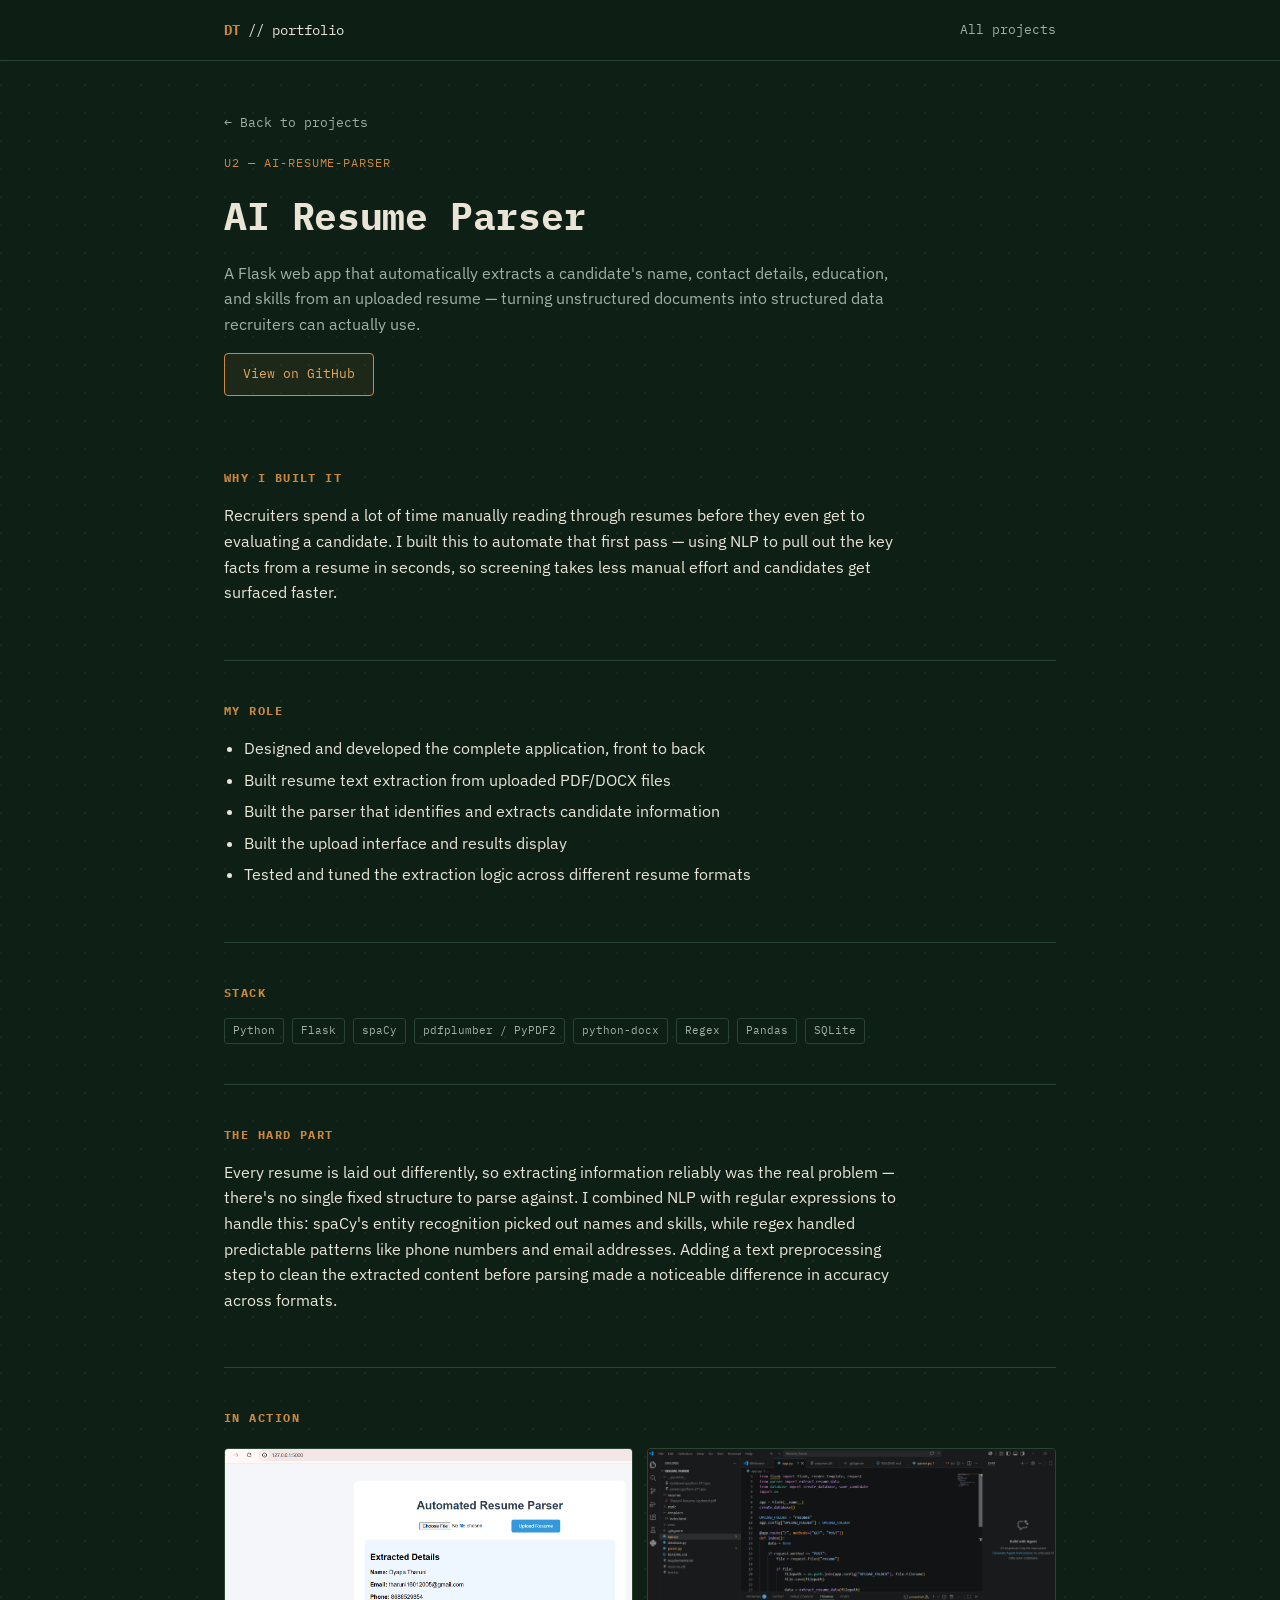
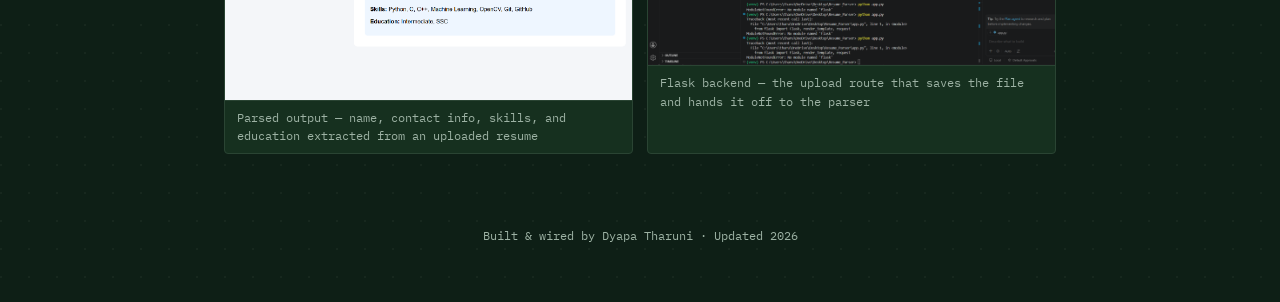
==== projects/resume-parser.html @ edddd154 "Launch portfolio" ====
<!DOCTYPE html>
<html lang="en">
<head>
<meta charset="UTF-8">
<meta name="viewport" content="width=device-width, initial-scale=1.0">
<title>AI Resume Parser — Dyapa Tharuni</title>
<link rel="preconnect" href="https://fonts.googleapis.com">
<link rel="preconnect" href="https://fonts.gstatic.com" crossorigin>
<link href="https://fonts.googleapis.com/css2?family=IBM+Plex+Mono:wght@400;500;600&family=IBM+Plex+Sans:wght@400;500;600&display=swap" rel="stylesheet">
<link rel="stylesheet" href="../css/style.css">
</head>
<body>

<nav class="site-nav">
  <div class="wrap">
    <a href="../index.html" class="nav-mark"><strong>DT</strong> // portfolio</a>
    <div class="nav-links">
      <a href="../index.html#projects">All projects</a>
    </div>
  </div>
</nav>

<div class="wrap">
  <header class="detail-header">
    <a class="back-link" href="../index.html#projects">← Back to projects</a>
    <span class="chip-label" style="display:block;margin-top:18px;">U2 — AI-RESUME-PARSER</span>
    <h1>AI Resume Parser</h1>
    <p class="summary">
      A Flask web app that automatically extracts a candidate's name, contact
      details, education, and skills from an uploaded resume — turning
      unstructured documents into structured data recruiters can actually use.
    </p>
    <div class="link-row">
      <a class="btn" href="https://github.com/Tharuni16012005/Automated-Resume-Parser" target="_blank" rel="noopener">View on GitHub</a>
    </div>
  </header>

  <section class="detail-block">
    <h2>Why I built it</h2>
    <p>
      Recruiters spend a lot of time manually reading through resumes before
      they even get to evaluating a candidate. I built this to automate that
      first pass — using NLP to pull out the key facts from a resume in
      seconds, so screening takes less manual effort and candidates get
      surfaced faster.
    </p>
  </section>

  <section class="detail-block">
    <h2>My role</h2>
    <ul>
      <li>Designed and developed the complete application, front to back</li>
      <li>Built resume text extraction from uploaded PDF/DOCX files</li>
      <li>Built the parser that identifies and extracts candidate information</li>
      <li>Built the upload interface and results display</li>
      <li>Tested and tuned the extraction logic across different resume formats</li>
    </ul>
  </section>

  <section class="detail-block">
    <h2>Stack</h2>
    <div class="stack-list">
      <span class="tag">Python</span>
      <span class="tag">Flask</span>
      <span class="tag">spaCy</span>
      <span class="tag">pdfplumber / PyPDF2</span>
      <span class="tag">python-docx</span>
      <span class="tag">Regex</span>
      <span class="tag">Pandas</span>
      <span class="tag">SQLite</span>
    </div>
  </section>

  <section class="detail-block">
    <h2>The hard part</h2>
    <p>
      Every resume is laid out differently, so extracting information reliably
      was the real problem — there's no single fixed structure to parse
      against. I combined NLP with regular expressions to handle this: spaCy's
      entity recognition picked out names and skills, while regex handled
      predictable patterns like phone numbers and email addresses. Adding a
      text preprocessing step to clean the extracted content before parsing
      made a noticeable difference in accuracy across formats.
    </p>
  </section>

  <section class="detail-block">
    <h2>In action</h2>
    <div class="gallery">
      <figure>
        <img src="../assets/img/resume-parser/output.png" alt="Automated Resume Parser web interface showing extracted details: name, email, phone, skills, and education pulled from an uploaded resume">
        <figcaption>Parsed output — name, contact info, skills, and education extracted from an uploaded resume</figcaption>
      </figure>
      <figure>
        <img src="../assets/img/resume-parser/code.png" alt="VS Code showing the Flask app.py file for the resume parser, with routes for uploading and parsing resumes">
        <figcaption>Flask backend — the upload route that saves the file and hands it off to the parser</figcaption>
      </figure>
    </div>
  </section>
</div>

<footer class="site-footer">
  Built &amp; wired by Dyapa Tharuni · Updated 2026
</footer>

</body>
</html>
---- css/style.css ----
/* ============================================
   TOKENS
   ============================================ */
:root {
  --pcb-dark:      #0e1f16;   /* page background — deep PCB green-black */
  --pcb-panel:     #16301f;   /* card / panel background */
  --pcb-panel-2:   #1c3a26;   /* slightly raised panel */
  --silk:          #e9e4d6;   /* silkscreen off-white — primary text */
  --silk-dim:      #9db2a4;   /* muted labels / secondary text */
  --copper:        #c9873f;   /* primary accent */
  --copper-bright: #e8a75c;   /* hover / bright accent */
  --signal:        #6fa9b8;   /* secondary accent — trace / link */
  --hairline:      #2a4433;   /* borders */
  --mono: 'IBM Plex Mono', 'SFMono-Regular', Menlo, Consolas, monospace;
  --sans: 'IBM Plex Sans', -apple-system, BlinkMacSystemFont, 'Segoe UI', sans-serif;
  --max: 880px;
}

* { box-sizing: border-box; }

html {
  scroll-behavior: smooth;
}

@media (prefers-reduced-motion: reduce) {
  html { scroll-behavior: auto; }
  *, *::before, *::after {
    animation-duration: 0.001ms !important;
    animation-iteration-count: 1 !important;
    transition-duration: 0.001ms !important;
  }
}

body {
  margin: 0;
  background: var(--pcb-dark);
  background-image:
    radial-gradient(circle at 1px 1px, rgba(233,228,214,0.045) 1px, transparent 0);
  background-size: 28px 28px;
  color: var(--silk);
  font-family: var(--sans);
  font-size: 16px;
  line-height: 1.6;
  -webkit-font-smoothing: antialiased;
}

a {
  color: var(--signal);
  text-decoration: none;
  border-bottom: 1px solid rgba(111,169,184,0.35);
  transition: border-color 0.15s ease, color 0.15s ease;
}
a:hover, a:focus-visible {
  color: var(--copper-bright);
  border-color: var(--copper-bright);
}
a:focus-visible {
  outline: 2px solid var(--copper-bright);
  outline-offset: 3px;
  border-radius: 2px;
}

h1, h2, h3 {
  font-family: var(--mono);
  color: var(--silk);
  margin: 0;
  letter-spacing: -0.01em;
}

.eyebrow {
  font-family: var(--mono);
  font-size: 12px;
  letter-spacing: 0.14em;
  text-transform: uppercase;
  color: var(--copper);
}

code, .mono { font-family: var(--mono); }

img { max-width: 100%; display: block; border-radius: 3px; }

/* ============================================
   LAYOUT SHELL
   ============================================ */
.wrap {
  max-width: var(--max);
  margin: 0 auto;
  padding: 0 24px;
}

/* trace rail — the signature element: a copper trace running the
   length of the page, with a solder pad marking each section (pin) */
.board {
  position: relative;
}

.trace-rail {
  position: absolute;
  left: 0;
  top: 0;
  bottom: 0;
  width: 2px;
  background: linear-gradient(to bottom, transparent, var(--hairline) 4%, var(--hairline) 96%, transparent);
  display: none;
}

@media (min-width: 900px) {
  .trace-rail { display: block; left: calc((100% - var(--max)) / 2 - 46px); }
}

.pin {
  position: relative;
}
.pin::before {
  content: attr(data-pin);
  display: block;
  font-family: var(--mono);
  font-size: 11px;
  letter-spacing: 0.12em;
  color: var(--silk-dim);
}

@media (min-width: 900px) {
  .pin-marker {
    position: absolute;
    left: calc((100% - var(--max)) / 2 - 46px);
    top: 8px;
    width: 10px;
    height: 10px;
    margin-left: -4px;
    border-radius: 50%;
    background: var(--copper);
    box-shadow: 0 0 0 4px var(--pcb-dark), 0 0 10px rgba(201,135,63,0.5);
    animation: pulse 3.2s ease-in-out infinite;
  }
}

@keyframes pulse {
  0%, 100% { box-shadow: 0 0 0 4px var(--pcb-dark), 0 0 10px rgba(201,135,63,0.35); }
  50%      { box-shadow: 0 0 0 4px var(--pcb-dark), 0 0 16px rgba(232,167,92,0.75); }
}

/* ============================================
   NAV
   ============================================ */
.site-nav {
  border-bottom: 1px solid var(--hairline);
  position: sticky;
  top: 0;
  background: rgba(14,31,22,0.92);
  backdrop-filter: blur(6px);
  z-index: 10;
}
.site-nav .wrap {
  display: flex;
  justify-content: space-between;
  align-items: center;
  height: 60px;
}
.nav-mark {
  font-family: var(--mono);
  font-size: 14px;
  color: var(--silk);
  border: none;
}
.nav-mark strong { color: var(--copper); }
.nav-links {
  display: flex;
  gap: 20px;
  font-family: var(--mono);
  font-size: 13px;
}
.nav-links a {
  color: var(--silk-dim);
  border: none;
}
.nav-links a:hover { color: var(--copper-bright); }

/* ============================================
   HERO
   ============================================ */
.hero {
  padding: 72px 0 48px;
}
.hero h1 {
  font-size: clamp(32px, 5vw, 52px);
  line-height: 1.15;
  margin-top: 10px;
}
.hero .role {
  color: var(--copper);
}
.hero p.lede {
  font-size: 17px;
  color: var(--silk-dim);
  max-width: 60ch;
  margin-top: 18px;
}

.spec-table {
  margin-top: 36px;
  border: 1px solid var(--hairline);
  border-radius: 4px;
  overflow: hidden;
  font-family: var(--mono);
  font-size: 13px;
}
.spec-row {
  display: grid;
  grid-template-columns: 140px 1fr;
  border-top: 1px solid var(--hairline);
}
.spec-row:first-child { border-top: none; }
.spec-row .k {
  padding: 10px 14px;
  color: var(--silk-dim);
  background: var(--pcb-panel);
  letter-spacing: 0.06em;
}
.spec-row .v {
  padding: 10px 14px;
  background: var(--pcb-panel-2);
}
.spec-row .v .status-dot {
  display: inline-block;
  width: 7px; height: 7px;
  border-radius: 50%;
  background: #7fd39a;
  margin-right: 7px;
  box-shadow: 0 0 6px rgba(127,211,154,0.8);
}

/* ============================================
   SECTION HEADERS
   ============================================ */
section { padding: 56px 0; }
section + section { border-top: 1px solid var(--hairline); }

.section-head {
  margin-bottom: 32px;
}
.section-head h2 {
  font-size: 24px;
  margin-top: 6px;
}

/* ============================================
   SKILLS (pinout diagram)
   ============================================ */
.pinout {
  display: grid;
  grid-template-columns: repeat(auto-fill, minmax(200px, 1fr));
  gap: 10px;
}
.pinout-group {
  border: 1px solid var(--hairline);
  border-radius: 4px;
  padding: 14px 16px;
  background: var(--pcb-panel);
}
.pinout-group h3 {
  font-size: 12px;
  letter-spacing: 0.1em;
  color: var(--copper);
  margin-bottom: 10px;
}
.pinout-group ul {
  list-style: none;
  margin: 0; padding: 0;
  font-size: 13.5px;
  color: var(--silk);
}
.pinout-group li {
  padding: 3px 0;
  display: flex;
  align-items: baseline;
  gap: 8px;
}
.pinout-group li::before {
  content: '';
  width: 5px; height: 5px;
  border-radius: 50%;
  background: var(--signal);
  flex-shrink: 0;
}

/* ============================================
   PROJECT CARDS
   ============================================ */
.project-card {
  display: block;
  border: 1px solid var(--hairline);
  border-radius: 5px;
  background: var(--pcb-panel);
  padding: 22px 24px;
  margin-bottom: 18px;
  transition: border-color 0.15s ease, transform 0.15s ease;
}
.project-card:hover, .project-card:focus-visible {
  border-color: var(--copper);
  transform: translateY(-2px);
}
.chip-label {
  font-family: var(--mono);
  font-size: 12px;
  color: var(--copper);
  letter-spacing: 0.08em;
}
.project-card h3 {
  font-size: 19px;
  margin-top: 6px;
}
.project-card p {
  color: var(--silk-dim);
  margin-top: 8px;
  font-size: 14.5px;
}
.tag-row {
  margin-top: 14px;
  display: flex;
  flex-wrap: wrap;
  gap: 6px;
}
.tag {
  font-family: var(--mono);
  font-size: 11px;
  padding: 3px 8px;
  border: 1px solid var(--hairline);
  border-radius: 3px;
  color: var(--silk-dim);
}
.view-more {
  margin-top: 14px;
  font-family: var(--mono);
  font-size: 13px;
  color: var(--signal);
}

/* ============================================
   CONTACT / FOOTER
   ============================================ */
.contact-grid {
  display: grid;
  grid-template-columns: repeat(auto-fit, minmax(220px, 1fr));
  gap: 14px;
}
.contact-item {
  border: 1px solid var(--hairline);
  border-radius: 4px;
  padding: 16px 18px;
  background: var(--pcb-panel);
}
.contact-item .k {
  font-family: var(--mono);
  font-size: 11px;
  letter-spacing: 0.1em;
  color: var(--silk-dim);
  display: block;
  margin-bottom: 6px;
}
.btn {
  display: inline-block;
  font-family: var(--mono);
  font-size: 13px;
  padding: 10px 18px;
  border: 1px solid var(--copper);
  border-radius: 4px;
  color: var(--copper-bright);
  background: rgba(201,135,63,0.08);
}
.btn:hover, .btn:focus-visible {
  background: rgba(201,135,63,0.18);
  color: var(--copper-bright);
  border-color: var(--copper-bright);
}

.site-footer {
  padding: 32px 0 56px;
  font-family: var(--mono);
  font-size: 12px;
  color: var(--silk-dim);
  text-align: center;
}

/* ============================================
   PROJECT DETAIL PAGES
   ============================================ */
.detail-header {
  padding: 48px 0 32px;
}
.back-link {
  font-family: var(--mono);
  font-size: 13px;
  color: var(--silk-dim);
  border: none;
}
.back-link:hover { color: var(--copper-bright); }
.detail-header h1 {
  font-size: clamp(26px, 4vw, 38px);
  margin-top: 14px;
}
.detail-header .summary {
  color: var(--silk-dim);
  margin-top: 14px;
  font-size: 16px;
  max-width: 68ch;
}

.detail-block { padding: 40px 0; }
.detail-block + .detail-block { border-top: 1px solid var(--hairline); }
.detail-block h2 {
  font-size: 12px;
  letter-spacing: 0.12em;
  color: var(--copper);
  text-transform: uppercase;
  margin-bottom: 16px;
}
.detail-block p { margin: 0 0 14px; max-width: 68ch; }
.detail-block ul { margin: 0 0 14px; padding-left: 20px; max-width: 68ch; }
.detail-block li { margin-bottom: 6px; }

.gallery {
  display: grid;
  grid-template-columns: repeat(auto-fit, minmax(240px, 1fr));
  gap: 14px;
  margin-top: 20px;
}
.gallery figure {
  margin: 0;
  border: 1px solid var(--hairline);
  border-radius: 4px;
  overflow: hidden;
  background: var(--pcb-panel);
}
.gallery img { border-radius: 0; }
.gallery figcaption {
  font-family: var(--mono);
  font-size: 11.5px;
  color: var(--silk-dim);
  padding: 8px 12px;
  border-top: 1px solid var(--hairline);
}

.stack-list {
  display: flex;
  flex-wrap: wrap;
  gap: 8px;
}

.link-row {
  display: flex;
  flex-wrap: wrap;
  gap: 12px;
  margin-top: 6px;
}
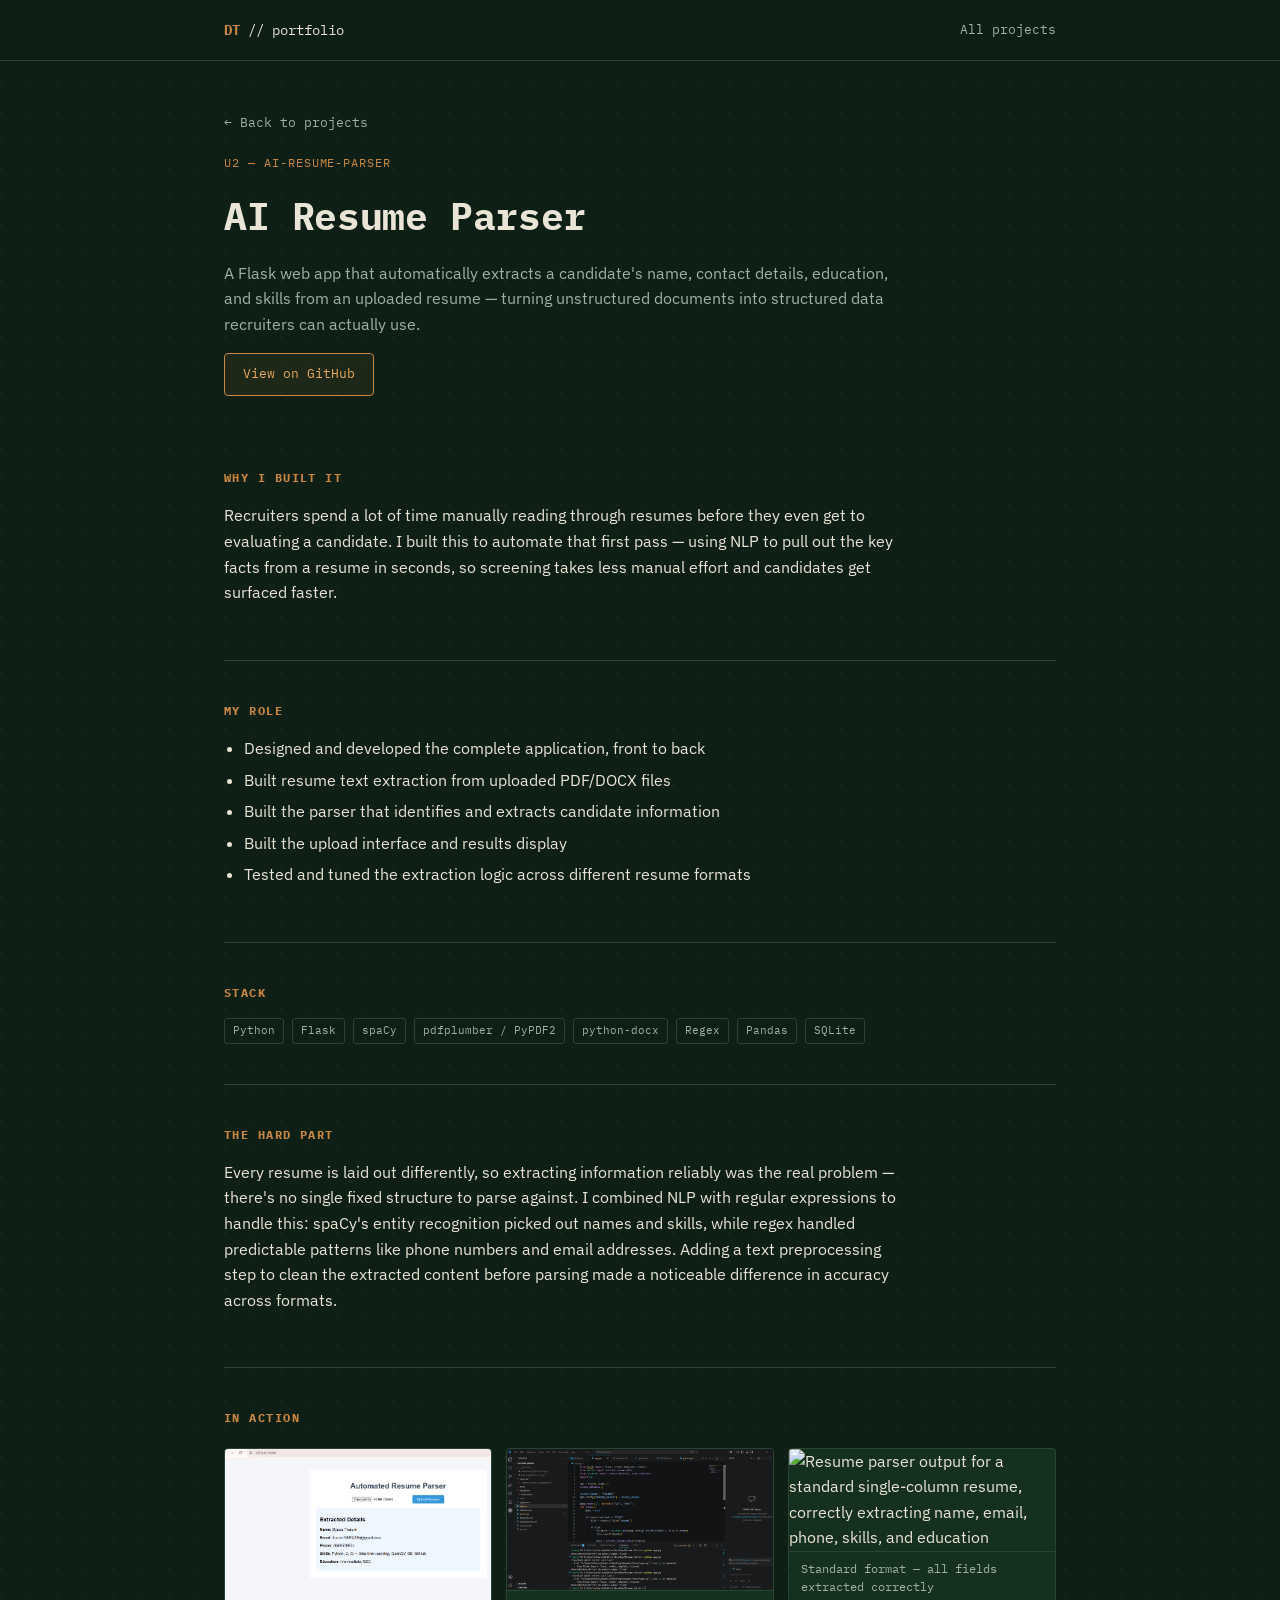
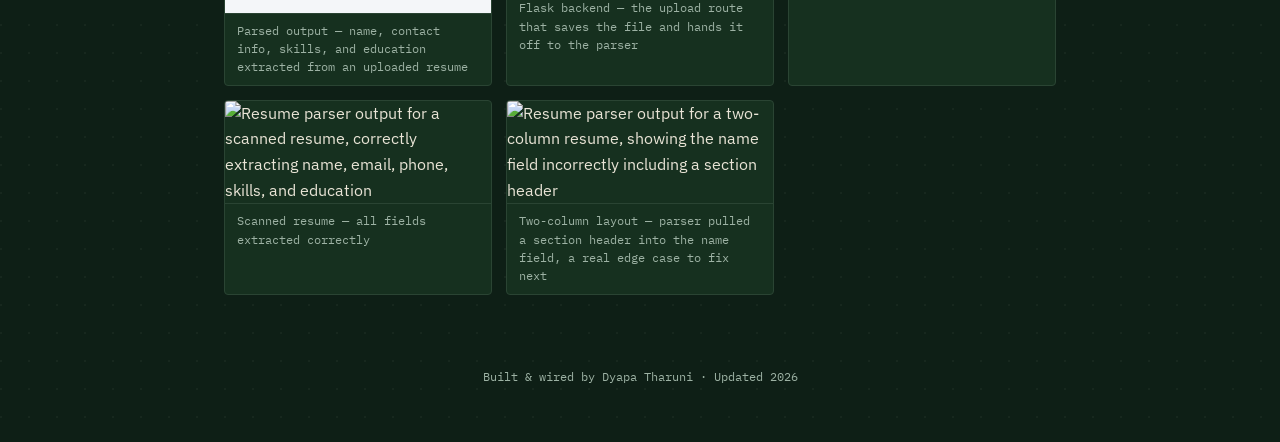
==== commit b9c83531: "Update resume-parser.html" ====
--- a/projects/resume-parser.html
+++ b/projects/resume-parser.html
@@ -95,6 +95,18 @@
         <img src="../assets/img/resume-parser/code.png" alt="VS Code showing the Flask app.py file for the resume parser, with routes for uploading and parsing resumes">
         <figcaption>Flask backend — the upload route that saves the file and hands it off to the parser</figcaption>
       </figure>
+      <figure>
+          <img src="../assets/img/resume-parser/format-standard.png" alt="Resume parser output for a standard single-column resume, correctly extracting name, email, phone, skills, and education">
+          <figcaption>Standard format — all fields extracted correctly</figcaption>
+        </figure>
+        <figure>
+          <img src="../assets/img/resume-parser/format-scanned.png" alt="Resume parser output for a scanned resume, correctly extracting name, email, phone, skills, and education">
+          <figcaption>Scanned resume — all fields extracted correctly</figcaption>
+        </figure>
+        <figure>
+          <img src="../assets/img/resume-parser/format-twocolumn.png" alt="Resume parser output for a two-column resume, showing the name field incorrectly including a section header">
+          <figcaption>Two-column layout — parser pulled a section header into the name field, a real edge case to fix next</figcaption>
+        </figure>
     </div>
   </section>
 </div>
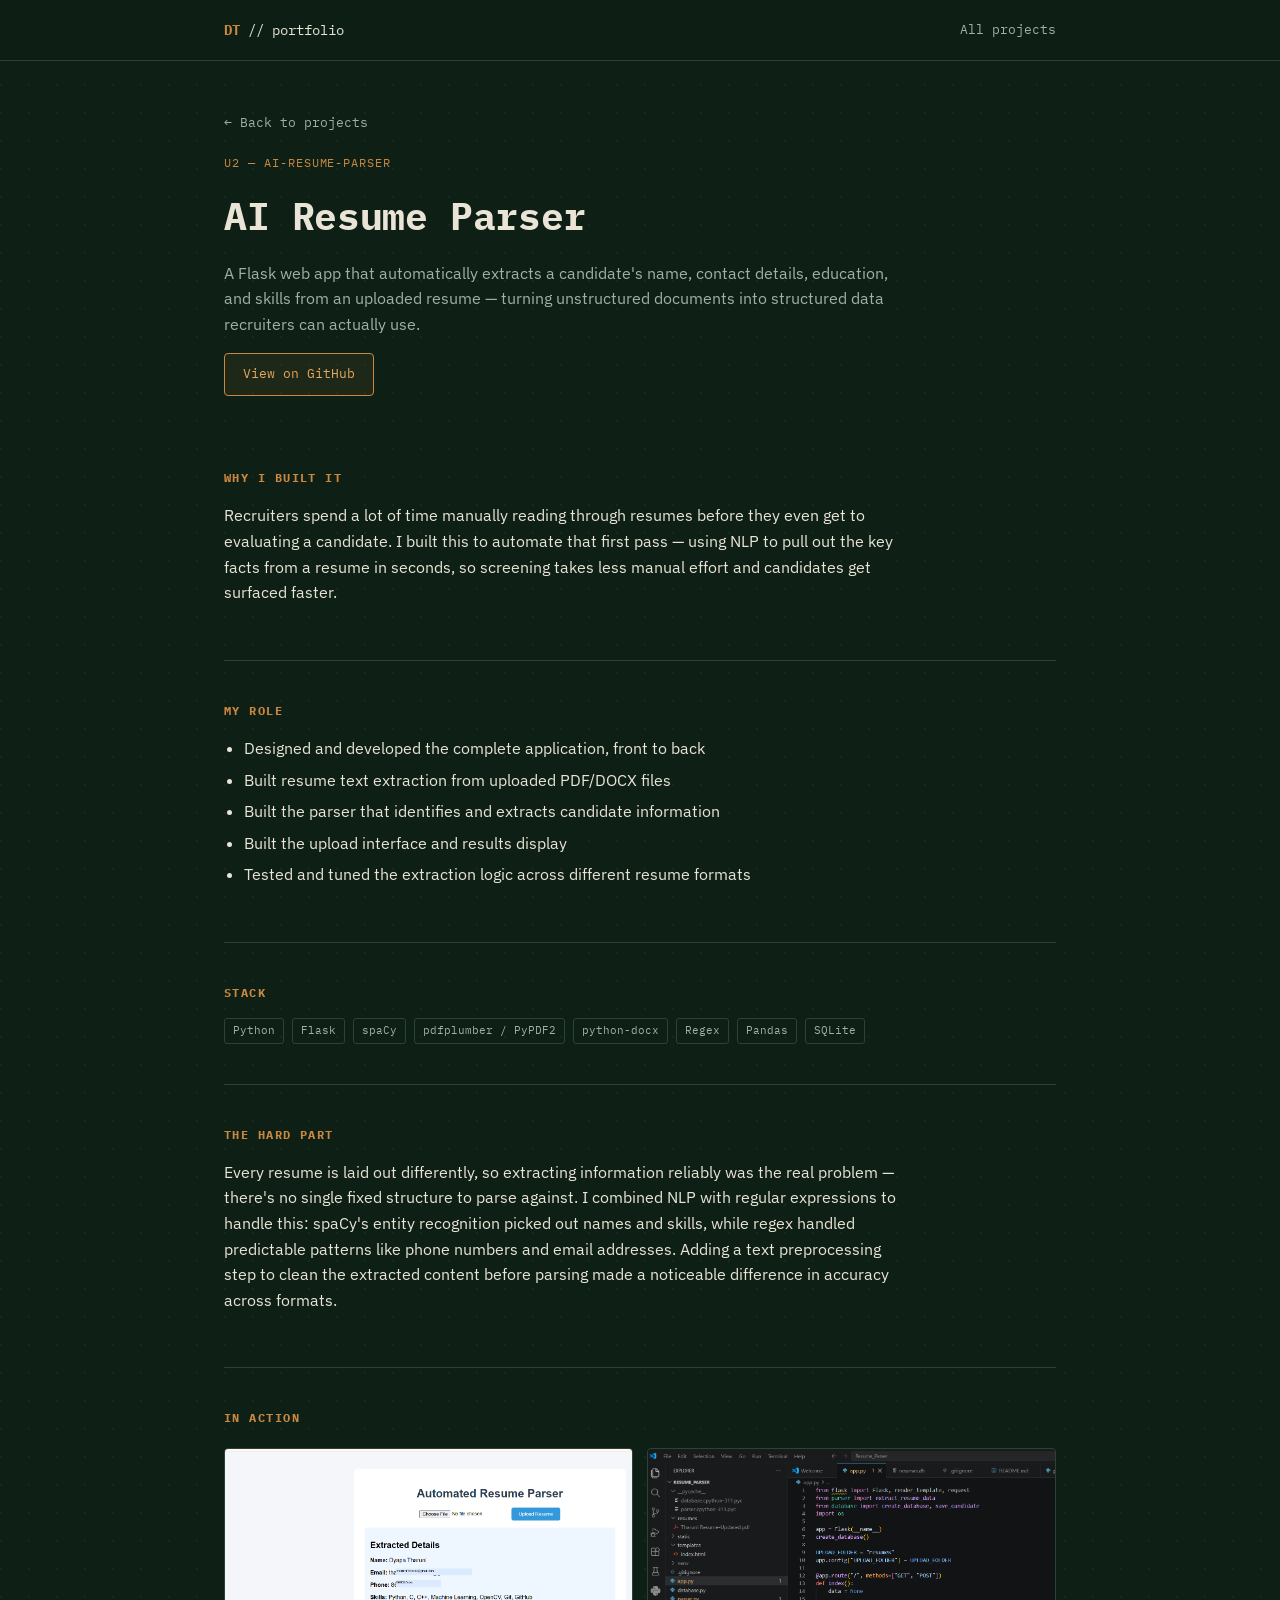
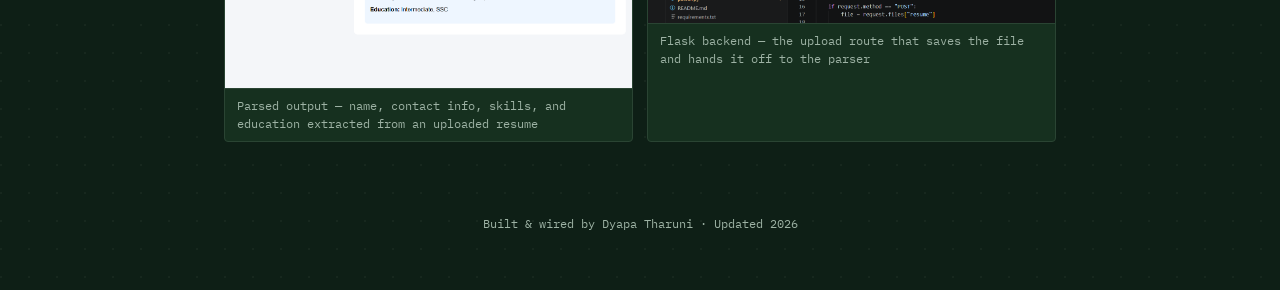
==== commit 0d635841: "Update resume-parser.html" ====
--- a/projects/resume-parser.html
+++ b/projects/resume-parser.html
@@ -95,19 +95,7 @@
         <img src="../assets/img/resume-parser/code.png" alt="VS Code showing the Flask app.py file for the resume parser, with routes for uploading and parsing resumes">
         <figcaption>Flask backend — the upload route that saves the file and hands it off to the parser</figcaption>
       </figure>
-      <figure>
-          <img src="../assets/img/resume-parser/format-standard.png" alt="Resume parser output for a standard single-column resume, correctly extracting name, email, phone, skills, and education">
-          <figcaption>Standard format — all fields extracted correctly</figcaption>
-        </figure>
-        <figure>
-          <img src="../assets/img/resume-parser/format-scanned.png" alt="Resume parser output for a scanned resume, correctly extracting name, email, phone, skills, and education">
-          <figcaption>Scanned resume — all fields extracted correctly</figcaption>
-        </figure>
-        <figure>
-          <img src="../assets/img/resume-parser/format-twocolumn.png" alt="Resume parser output for a two-column resume, showing the name field incorrectly including a section header">
-          <figcaption>Two-column layout — parser pulled a section header into the name field, a real edge case to fix next</figcaption>
-        </figure>
-    </div>
+     </div>
   </section>
 </div>
 
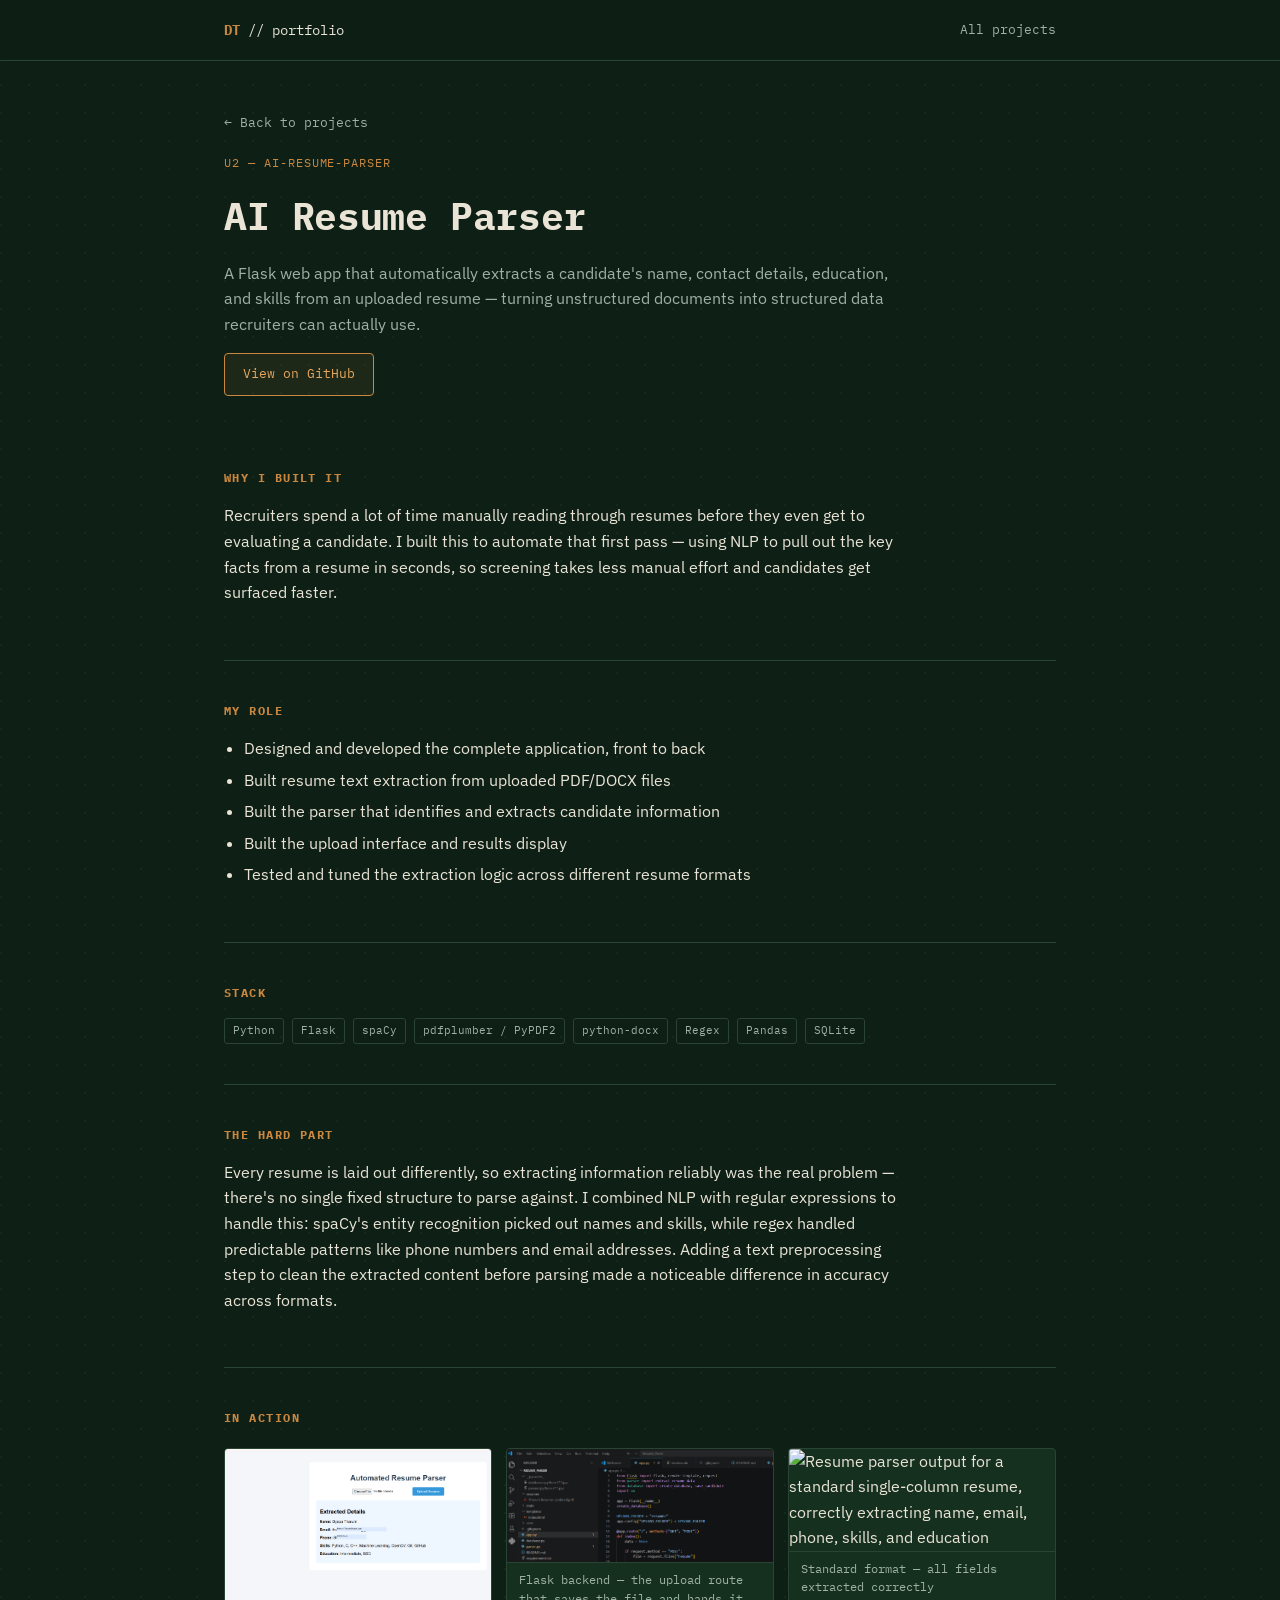
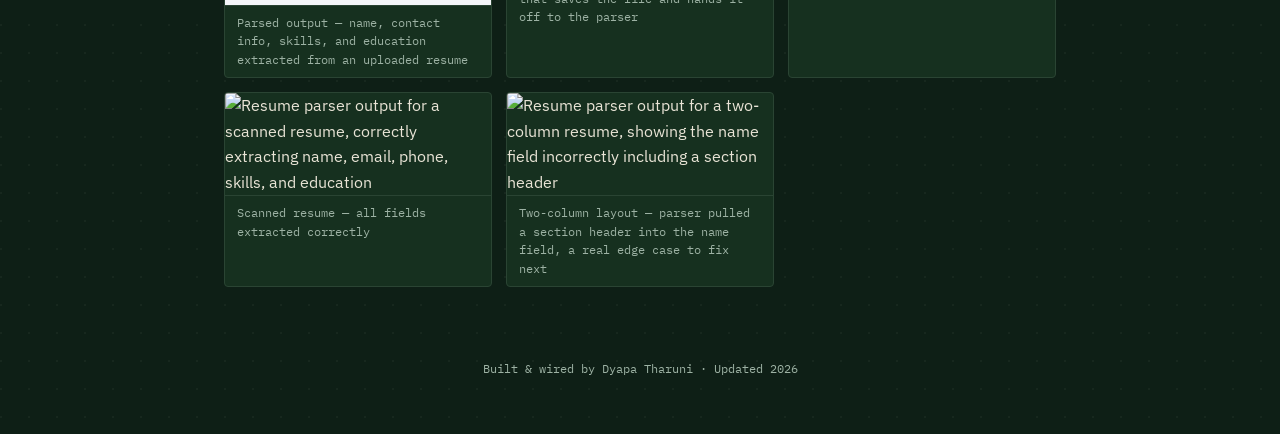
==== commit 427ca90a: "Update resume-parser.html" ====
--- a/projects/resume-parser.html
+++ b/projects/resume-parser.html
@@ -95,6 +95,18 @@
         <img src="../assets/img/resume-parser/code.png" alt="VS Code showing the Flask app.py file for the resume parser, with routes for uploading and parsing resumes">
         <figcaption>Flask backend — the upload route that saves the file and hands it off to the parser</figcaption>
       </figure>
+     <figure>
+          <img src="../assets/img/resume-parser/format-standard.png" alt="Resume parser output for a standard single-column resume, correctly extracting name, email, phone, skills, and education">
+          <figcaption>Standard format — all fields extracted correctly</figcaption>
+        </figure>
+        <figure>
+          <img src="../assets/img/resume-parser/format-scanned.png" alt="Resume parser output for a scanned resume, correctly extracting name, email, phone, skills, and education">
+          <figcaption>Scanned resume — all fields extracted correctly</figcaption>
+        </figure>
+        <figure>
+          <img src="../assets/img/resume-parser/format-twocolumn.png" alt="Resume parser output for a two-column resume, showing the name field incorrectly including a section header">
+          <figcaption>Two-column layout — parser pulled a section header into the name field, a real edge case to fix next</figcaption>
+        </figure>      
      </div>
   </section>
 </div>
--- a/css/style.css
+++ b/css/style.css
@@ -453,3 +453,78 @@
   gap: 12px;
   margin-top: 6px;
 }
+/* ============================================= */
+/* ADD to css/style.css — styles for the new contact form */
+/* Adjust the color values below if they don't exactly match */
+/* your existing --bg / --accent / --card-bg variables      */
+/* ============================================= */
+
+.contact-form-block {
+  margin-top: 32px;
+  border: 1px solid rgba(255, 255, 255, 0.1);
+  background: rgba(255, 255, 255, 0.02);
+  padding: 24px;
+  border-radius: 4px;
+  max-width: 480px;
+}
+
+.contact-form-block > .k {
+  font-family: 'IBM Plex Mono', monospace;
+  font-size: 0.75rem;
+  letter-spacing: 0.05em;
+  opacity: 0.6;
+  display: block;
+  margin-bottom: 16px;
+}
+
+.form-field {
+  display: flex;
+  flex-direction: column;
+  gap: 6px;
+  margin-bottom: 16px;
+}
+
+.form-field label {
+  font-family: 'IBM Plex Mono', monospace;
+  font-size: 0.7rem;
+  letter-spacing: 0.05em;
+  opacity: 0.55;
+}
+
+.form-field input,
+.form-field textarea {
+  font-family: 'IBM Plex Sans', sans-serif;
+  font-size: 0.9rem;
+  background: rgba(255, 255, 255, 0.03);
+  border: 1px solid rgba(255, 255, 255, 0.15);
+  border-radius: 3px;
+  padding: 10px 12px;
+  color: inherit;
+  resize: vertical;
+}
+
+.form-field input:focus,
+.form-field textarea:focus {
+  outline: none;
+  border-color: currentColor;
+}
+
+.contact-form-block button.btn {
+  cursor: pointer;
+  border: none;
+  font-family: inherit;
+}
+
+#form-status {
+  margin-top: 12px;
+  font-family: 'IBM Plex Mono', monospace;
+  font-size: 0.8rem;
+}
+
+#form-status.status-ok {
+  color: #7fd88f;
+}
+
+#form-status.status-err {
+  color: #e0705a;
+}
